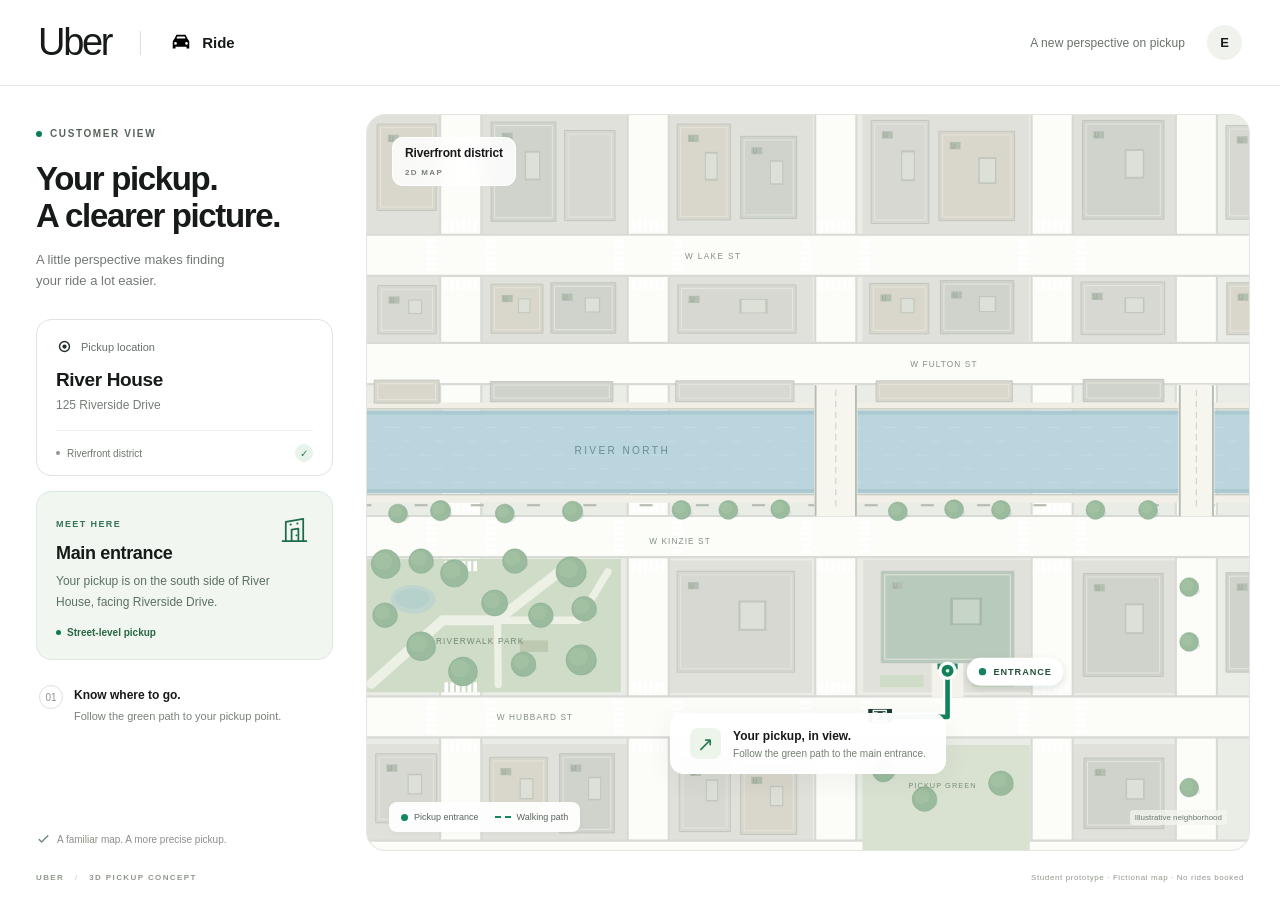
==== index.html @ dc9aab91 "Create first customer pickup page with a flat neighborhood map" ====
<!doctype html>
<html lang="en">
<head>
  <meta charset="utf-8">
  <meta name="viewport" content="width=device-width, initial-scale=1">
  <meta name="theme-color" content="#ffffff">
  <meta name="description" content="A student concept for Uber: switch a pickup map from 2D to 3D to find the right building entrance.">
  <title>Uber · Find your pickup</title>
  <link rel="icon" href="data:image/svg+xml,%3Csvg xmlns='http://www.w3.org/2000/svg' viewBox='0 0 40 40'%3E%3Crect width='40' height='40' rx='10'/%3E%3Ctext x='20' y='28' text-anchor='middle' font-family='Arial' font-size='27' fill='white'%3EU%3C/text%3E%3C/svg%3E">
  <link rel="stylesheet" href="styles.css">
  <script src="map-engine.js" defer></script>
  <script src="app.js" defer></script>
</head>
<body>
  <header class="topbar">
    <div class="brand-group"><span class="wordmark" aria-label="Uber">Uber</span><span class="nav-divider"></span><span class="ride-label"><svg viewBox="0 0 24 24" aria-hidden="true"><path d="m5 7 2-4h10l2 4 2 3v8h-3v-2H6v2H3v-8l2-3Zm2 0h10l-1-2H8L7 7Zm-1 4a1.5 1.5 0 1 0 0 3 1.5 1.5 0 0 0 0-3Zm12 0a1.5 1.5 0 1 0 0 3 1.5 1.5 0 0 0 0-3Z"/></svg>Ride</span></div>
    <div class="header-right"><span class="concept-tag">A new perspective on pickup</span><span class="profile" aria-label="Customer profile">E</span></div>
  </header>

  <main class="app-shell">
    <aside class="pickup-panel" aria-label="Pickup details">
      <div class="panel-intro"><span class="eyebrow"><span class="green-dot"></span>CUSTOMER VIEW</span><h1>Your pickup.<br>A clearer picture.</h1><p class="intro-copy">A little perspective makes finding<br class="desktop-break"> your ride a lot easier.</p></div>
      <section class="location-card" aria-label="Selected pickup">
        <div class="location-label"><svg viewBox="0 0 24 24" fill="none" aria-hidden="true"><circle cx="12" cy="12" r="7" stroke="currentColor" stroke-width="2"/><circle cx="12" cy="12" r="3" fill="currentColor"/></svg><span>Pickup location</span></div>
        <h2>River House</h2><p>125 Riverside Drive</p>
        <div class="location-bottom"><span class="tiny-dot"></span>Riverfront district<span class="location-check" aria-label="Location selected">✓</span></div>
      </section>

      <section class="entrance-card" aria-labelledby="entrance-heading">
        <div class="entrance-icon"><svg viewBox="0 0 32 32" fill="none" aria-hidden="true"><path d="M7 27V7l18-3v23M3 27h26M13 27V15l7-1v13M11 10l2-.3M18 9l2-.3" stroke="currentColor" stroke-width="1.8" stroke-linejoin="round"/><circle cx="18" cy="21" r="1" fill="currentColor"/></svg></div>
        <span class="small-label">MEET HERE</span><h2 id="entrance-heading">Main entrance</h2><p id="entrance-description">Your pickup is on the south side of River House, facing Riverside Drive.</p>
        <div class="entrance-meta"><span class="green-dot"></span>Street-level pickup</div>
      </section>

      <div class="perspective-note"><span class="note-number">01</span><div><strong id="tip-heading">Know where to go.</strong><p id="tip-copy">Follow the green path to your pickup point.</p></div></div>
      <div class="panel-footer"><svg viewBox="0 0 24 24" aria-hidden="true" fill="none"><path d="m5 12 4 4L19 6" stroke="currentColor" stroke-width="2" stroke-linecap="round" stroke-linejoin="round"/></svg>A familiar map. A more precise pickup.</div>
    </aside>

    <section class="map-panel" aria-label="Interactive pickup map">
      <div class="map-top"><div class="map-location"><span class="district-name">Riverfront district</span><span class="map-mode" id="map-mode">2D MAP</span></div><div id="mode-control"></div></div>
      <div class="map-canvas"><svg id="city-map" viewBox="0 0 1000 800" role="img" aria-label="Top-down map of the Riverfront district"></svg></div>
      <div class="map-bottom"><div class="map-legend"><span><i class="legend-pickup"></i>Pickup entrance</span><span><i class="legend-route"></i>Walking path</span></div><span class="map-credit">Illustrative neighborhood</span></div>
      <div class="map-announcement" id="map-announcement" role="status" aria-live="polite"><span class="announcement-icon">↗</span><div><strong id="map-hint-heading">Your pickup, in view.</strong><span id="map-hint-copy">Follow the green path to the main entrance.</span></div></div>
    </section>
  </main>
  <footer class="site-footer"><span>UBER <span class="footer-slash">/</span> 3D PICKUP CONCEPT</span><span>Student prototype · Fictional map · No rides booked</span></footer>
</body>
</html>
---- styles.css ----
@charset "UTF-8";
:root{font-family:Arial,Helvetica,sans-serif;color:#161a18;background:#fff;font-synthesis:none;--green:#087c57;--muted:#68706c;--border:#e6e8e5}
*{box-sizing:border-box}body{margin:0}button{font:inherit}button:focus-visible{outline:3px solid #10a979;outline-offset:4px}button{touch-action:manipulation}svg{display:block}
.topbar{height:86px;padding:0 38px;display:flex;align-items:center;justify-content:space-between;border-bottom:1px solid var(--border)}.brand-group,.header-right{display:flex;align-items:center}.wordmark{font-size:38px;letter-spacing:-2.3px;font-weight:500}.nav-divider{width:1px;height:24px;background:#dedfdb;margin:0 29px}.ride-label{display:flex;gap:10px;align-items:center;font-size:15px;font-weight:600}.ride-label svg{width:22px;height:22px}.header-right{gap:22px}.concept-tag{font-size:12px;color:#68716a;letter-spacing:.1px}.profile{height:35px;width:35px;display:grid;place-items:center;background:#f0f2ee;border-radius:50%;font-size:13px;font-weight:700}
.app-shell{display:grid;grid-template-columns:306px minmax(0,1fr);gap:30px;margin:28px 30px 22px;min-height:670px;height:calc(100svh - 163px);max-height:1000px}.pickup-panel{padding:14px 3px 0 6px;display:flex;flex-direction:column}.eyebrow{display:flex;align-items:center;gap:8px;color:#58635c;font-size:10px;font-weight:700;letter-spacing:1.6px}.green-dot{display:inline-block;width:6px;height:6px;flex:none;border-radius:50%;background:var(--green)}h1{font-size:33px;font-weight:600;line-height:1.13;letter-spacing:-1.35px;margin:21px 0 14px}.intro-copy{font-size:13px;line-height:1.65;color:#727973;margin:0 0 28px}.location-card{border:1px solid #dfe4de;border-radius:15px;padding:18px 19px 0;background:white}.location-label{display:flex;gap:8px;align-items:center;color:#686f6a;font-size:11px}.location-label svg{width:17px;height:17px;color:#272f29}h2{font-size:19px;letter-spacing:-.35px;margin:14px 0 7px}.location-card>p{font-size:12px;color:#777e78;margin:0 0 18px}.location-bottom{display:flex;align-items:center;gap:7px;padding:13px 0;border-top:1px solid #edf0eb;font-size:10px;color:#6f776e}.tiny-dot{width:4px;height:4px;background:#8e978e;border-radius:100%}.location-check{margin-left:auto;background:#e7f3eb;color:#218359;height:18px;width:18px;border-radius:50%;display:grid;place-items:center;font-size:10px}
.entrance-card{margin-top:15px;padding:21px 19px;border:1px solid #dbe9df;border-radius:15px;background:#f1f7f0;position:relative}.entrance-icon{position:absolute;right:18px;top:17px;width:40px;height:43px;color:#1d6b4a;display:grid;place-items:center}.entrance-icon svg{width:31px;height:31px}.small-label{font-size:9px;font-weight:700;letter-spacing:1.4px;color:#367456}.entrance-card h2{font-size:18px;margin-top:12px}.entrance-card p{font-size:12px;line-height:1.7;color:#5c7161;margin:0;max-width:230px}.entrance-meta{display:flex;align-items:center;gap:6px;font-size:10px;color:#286746;font-weight:600;margin-top:15px}.entrance-meta .green-dot{width:5px;height:5px}
.perspective-note{display:flex;gap:11px;margin:25px 3px 20px}.note-number{font-size:10px;color:#8d968b;border:1px solid #dde2d9;width:24px;height:24px;display:grid;place-items:center;border-radius:50%;flex:none}.perspective-note strong{font-size:12px;display:block;margin:3px 0 6px;font-weight:600}.perspective-note p{color:#7a817a;font-size:11px;line-height:1.6;margin:0;max-width:220px}.panel-footer{margin-top:auto;padding:16px 0 4px;display:flex;gap:6px;align-items:center;color:#8a9188;font-size:10px}.panel-footer svg{width:15px;height:15px;color:#6c866f}
.map-panel{position:relative;overflow:hidden;border-radius:19px;background:#eaece6;border:1px solid #e3e5df;min-width:0}.map-canvas{position:absolute;inset:0}.map-canvas>svg{width:100%;height:100%}.map-top{position:absolute;left:25px;right:22px;top:22px;z-index:2;display:flex;align-items:flex-start;justify-content:space-between;gap:10px;pointer-events:none}.map-top>*{pointer-events:auto}.map-location{display:flex;flex-direction:column;gap:8px;padding:8px 12px;background:rgba(255,255,255,.85);border:1px solid rgba(255,255,255,.95);border-radius:11px;backdrop-filter:blur(10px)}.district-name{font-size:12px;font-weight:600;letter-spacing:-.15px}.map-mode{font-size:8px;font-weight:700;letter-spacing:1.3px;color:#7b837b}.map-bottom{position:absolute;bottom:18px;left:22px;right:22px;display:flex;align-items:center;justify-content:space-between;gap:12px;pointer-events:none;z-index:2}.map-legend{display:flex;gap:16px;background:#fffffff2;padding:10px 12px;border-radius:8px;font-size:9px;color:#5a645c;box-shadow:0 2px 7px #34423308}.map-legend span{display:flex;align-items:center;gap:6px}.legend-pickup{display:inline-block;width:7px;height:7px;border-radius:50%;background:#138662}.legend-route{display:inline-block;width:16px;border-top:2px dashed #138662}.map-credit{font-size:8px;color:#6e7b70;padding:3px 5px;border-radius:3px;background:#f5f6f0bb}.map-announcement{position:absolute;bottom:76px;left:50%;transform:translateX(-50%);display:flex;gap:12px;align-items:center;background:#fffffff5;border:1px solid white;border-radius:13px;padding:14px 19px;box-shadow:0 7px 28px #29382e0e;white-space:nowrap;z-index:2}.announcement-icon{color:#237a55;display:grid;place-items:center;background:#edf5eb;width:31px;height:31px;border-radius:8px;font-size:20px}.map-announcement strong{display:block;font-size:12px;font-weight:600;margin-bottom:5px}.map-announcement div>span{display:block;font-size:10px;color:#758072}.site-footer{display:flex;justify-content:space-between;margin:0 36px 17px;color:#91988e;font-size:8px;letter-spacing:.6px}.site-footer>span:first-child{font-weight:600;letter-spacing:1.4px}.footer-slash{padding:0 7px;font-weight:400;color:#bcc3b9}
@media(min-width:1600px){.app-shell{max-width:1550px;margin-left:auto;margin-right:auto;grid-template-columns:340px minmax(0,1fr);gap:38px}.pickup-panel{padding-right:15px}h1{font-size:38px}}
@media(max-width:1050px){.app-shell{grid-template-columns:266px minmax(0,1fr);gap:20px;margin:20px 20px 18px}.topbar{padding:0 27px;height:76px}h1{font-size:30px}.map-bottom{left:15px;right:15px}.map-credit{display:none}.map-top{left:15px;right:15px}.map-announcement{max-width:calc(100% - 35px);white-space:normal;width:max-content}.map-announcement div>span{line-height:1.5}.map-legend{gap:12px}}
@media(max-width:760px){.topbar{height:66px;padding:0 20px}.wordmark{font-size:32px}.nav-divider{margin:0 20px}.concept-tag{display:none}.app-shell{display:flex;flex-direction:column;margin:0;gap:0;min-height:0;height:auto;max-height:none}.pickup-panel{padding:24px 22px 18px;display:grid;grid-template-columns:1fr;gap:0}.panel-intro h1{font-size:29px;margin:13px 0 8px;line-height:1.12}.panel-intro h1 br{display:none}.eyebrow{font-size:9px}.intro-copy{font-size:12px;margin:0 0 17px}.desktop-break{display:none}.location-card{padding:13px 15px;display:grid;grid-template-columns:1fr auto;align-items:center;column-gap:8px;border-radius:11px}.location-label{grid-column:1/-1;font-size:10px;margin-bottom:5px}.location-card h2{font-size:16px;margin:3px 0}.location-card>p{margin:0;font-size:11px}.location-bottom{display:none}.entrance-card,.perspective-note,.panel-footer{display:none}.map-panel{height:570px;border-radius:0;border-right:0;border-left:0;min-height:450px}.map-top{top:18px;left:16px;right:16px}.map-location{padding:8px 10px}.district-name{font-size:10px}.map-mode{font-size:7px}.map-bottom{bottom:14px;left:16px;right:16px}.map-announcement{bottom:66px;padding:12px 14px;width:max-content;max-width:calc(100% - 32px)}.map-announcement strong{font-size:11px}.map-announcement div>span{font-size:9px}.map-legend{font-size:8px;padding:9px 10px;gap:17px}.site-footer{margin:17px 20px;gap:14px;font-size:7px;line-height:1.6;align-items:start}.site-footer>span:first-child{white-space:nowrap;letter-spacing:.7px}.site-footer>span:last-child{text-align:right;max-width:150px}}
@media(prefers-reduced-motion:reduce){*,*::before,*::after{scroll-behavior:auto!important;transition:none!important;animation:none!important}}
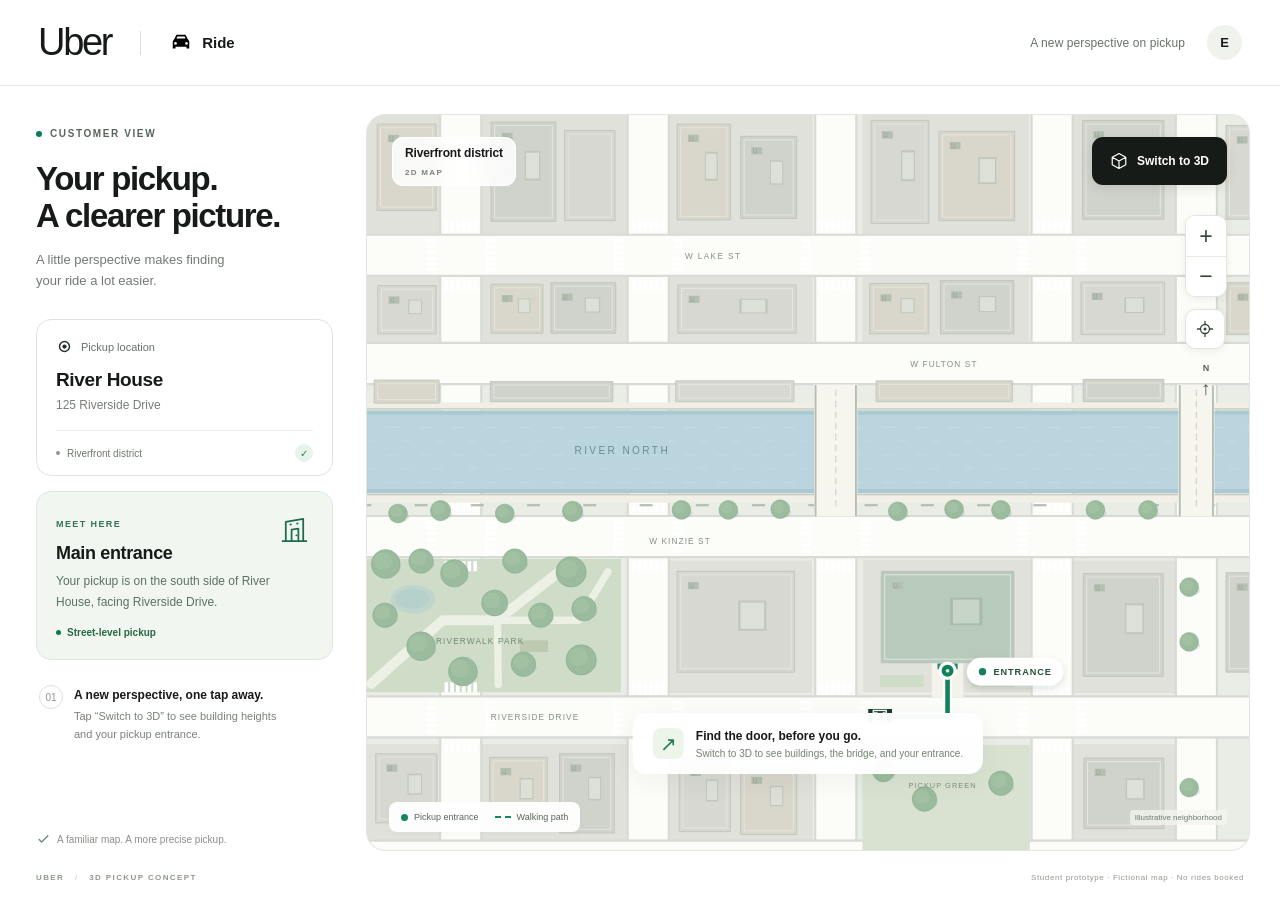
==== commit 39affed2: "Add working 3D toggle with raised buildings, bridge, and entrance" ====
--- a/index.html
+++ b/index.html
@@ -19,7 +19,7 @@
 
   <main class="app-shell">
     <aside class="pickup-panel" aria-label="Pickup details">
-      <div class="panel-intro"><span class="eyebrow"><span class="green-dot"></span>CUSTOMER VIEW</span><h1>Your pickup.<br>A clearer picture.</h1><p class="intro-copy">A little perspective makes finding<br class="desktop-break"> your ride a lot easier.</p></div>
+      <div class="panel-intro"><span class="eyebrow"><span class="green-dot"></span>CUSTOMER VIEW</span><h1>Your pickup. <br>A clearer picture.</h1><p class="intro-copy">A little perspective makes finding<br class="desktop-break"> your ride a lot easier.</p></div>
       <section class="location-card" aria-label="Selected pickup">
         <div class="location-label"><svg viewBox="0 0 24 24" fill="none" aria-hidden="true"><circle cx="12" cy="12" r="7" stroke="currentColor" stroke-width="2"/><circle cx="12" cy="12" r="3" fill="currentColor"/></svg><span>Pickup location</span></div>
         <h2>River House</h2><p>125 Riverside Drive</p>
@@ -37,8 +37,9 @@
     </aside>
 
     <section class="map-panel" aria-label="Interactive pickup map">
-      <div class="map-top"><div class="map-location"><span class="district-name">Riverfront district</span><span class="map-mode" id="map-mode">2D MAP</span></div><div id="mode-control"></div></div>
+      <div class="map-top"><div class="map-location"><span class="district-name">Riverfront district</span><span class="map-mode" id="map-mode">2D MAP</span></div><button id="toggle-3d" class="mode-toggle" type="button" aria-pressed="false" aria-controls="city-map"><svg viewBox="0 0 24 24" fill="none" aria-hidden="true"><path d="m12 2 9 5v10l-9 5-9-5V7l9-5Zm0 10 9-5M12 12 3 7m9 5v10" stroke="currentColor" stroke-width="1.6" stroke-linejoin="round"/></svg><span id="toggle-label">Switch to 3D</span></button></div>
       <div class="map-canvas"><svg id="city-map" viewBox="0 0 1000 800" role="img" aria-label="Top-down map of the Riverfront district"></svg></div>
+      <div class="map-controls" aria-label="Map controls"><div class="zoom-controls"><button id="zoom-in" class="map-control" type="button" aria-label="Zoom in">+</button><button id="zoom-out" class="map-control" type="button" aria-label="Zoom out">−</button></div><button id="reset-map" class="map-control reset-control" type="button" aria-label="Recenter map" title="Recenter map"><svg viewBox="0 0 24 24" fill="none" aria-hidden="true"><circle cx="12" cy="12" r="6" stroke="currentColor" stroke-width="1.7"/><circle cx="12" cy="12" r="2" fill="currentColor"/><path d="M12 2v3m0 14v3M2 12h3m14 0h3" stroke="currentColor" stroke-width="1.7" stroke-linecap="round"/></svg></button><span class="north-indicator" aria-label="North"><span>N</span><span class="north-arrow">↑</span></span></div>
       <div class="map-bottom"><div class="map-legend"><span><i class="legend-pickup"></i>Pickup entrance</span><span><i class="legend-route"></i>Walking path</span></div><span class="map-credit">Illustrative neighborhood</span></div>
       <div class="map-announcement" id="map-announcement" role="status" aria-live="polite"><span class="announcement-icon">↗</span><div><strong id="map-hint-heading">Your pickup, in view.</strong><span id="map-hint-copy">Follow the green path to the main entrance.</span></div></div>
     </section>
--- a/styles.css
+++ b/styles.css
@@ -10,3 +10,7 @@
 @media(max-width:1050px){.app-shell{grid-template-columns:266px minmax(0,1fr);gap:20px;margin:20px 20px 18px}.topbar{padding:0 27px;height:76px}h1{font-size:30px}.map-bottom{left:15px;right:15px}.map-credit{display:none}.map-top{left:15px;right:15px}.map-announcement{max-width:calc(100% - 35px);white-space:normal;width:max-content}.map-announcement div>span{line-height:1.5}.map-legend{gap:12px}}
 @media(max-width:760px){.topbar{height:66px;padding:0 20px}.wordmark{font-size:32px}.nav-divider{margin:0 20px}.concept-tag{display:none}.app-shell{display:flex;flex-direction:column;margin:0;gap:0;min-height:0;height:auto;max-height:none}.pickup-panel{padding:24px 22px 18px;display:grid;grid-template-columns:1fr;gap:0}.panel-intro h1{font-size:29px;margin:13px 0 8px;line-height:1.12}.panel-intro h1 br{display:none}.eyebrow{font-size:9px}.intro-copy{font-size:12px;margin:0 0 17px}.desktop-break{display:none}.location-card{padding:13px 15px;display:grid;grid-template-columns:1fr auto;align-items:center;column-gap:8px;border-radius:11px}.location-label{grid-column:1/-1;font-size:10px;margin-bottom:5px}.location-card h2{font-size:16px;margin:3px 0}.location-card>p{margin:0;font-size:11px}.location-bottom{display:none}.entrance-card,.perspective-note,.panel-footer{display:none}.map-panel{height:570px;border-radius:0;border-right:0;border-left:0;min-height:450px}.map-top{top:18px;left:16px;right:16px}.map-location{padding:8px 10px}.district-name{font-size:10px}.map-mode{font-size:7px}.map-bottom{bottom:14px;left:16px;right:16px}.map-announcement{bottom:66px;padding:12px 14px;width:max-content;max-width:calc(100% - 32px)}.map-announcement strong{font-size:11px}.map-announcement div>span{font-size:9px}.map-legend{font-size:8px;padding:9px 10px;gap:17px}.site-footer{margin:17px 20px;gap:14px;font-size:7px;line-height:1.6;align-items:start}.site-footer>span:first-child{white-space:nowrap;letter-spacing:.7px}.site-footer>span:last-child{text-align:right;max-width:150px}}
 @media(prefers-reduced-motion:reduce){*,*::before,*::after{scroll-behavior:auto!important;transition:none!important;animation:none!important}}
+.mode-toggle{border:0;background:#171b18;color:white;border-radius:11px;padding:15px 18px;display:flex;align-items:center;gap:9px;font-size:12px;font-weight:600;box-shadow:0 4px 12px #202d2518;cursor:pointer;min-height:46px;transition:background .2s,transform .2s}.mode-toggle:hover{background:#323c33;transform:translateY(-1px)}.mode-toggle:active{transform:translateY(0)}.mode-toggle svg{width:18px;height:18px}.is-3d .mode-toggle{background:#fff;color:#173b2b;border:1px solid #dbe5dd;padding:14px 17px}.map-controls{position:absolute;right:22px;top:100px;display:flex;flex-direction:column;gap:12px;z-index:2}.zoom-controls{overflow:hidden;border-radius:10px;box-shadow:0 2px 8px #29382e12;border:1px solid #e1e5dd}.map-control{display:grid;place-items:center;width:40px;height:40px;background:#fffffff7;border:0;color:#334637;cursor:pointer;font-size:23px;font-weight:400}.map-control:hover{background:#edf3e9}.zoom-controls .map-control+.map-control{border-top:1px solid #e8ebe4}.reset-control{border:1px solid #e1e5dd;border-radius:10px;box-shadow:0 2px 8px #29382e12}.reset-control svg{width:18px;height:18px}.north-indicator{font-size:9px;font-weight:600;display:flex;align-items:center;flex-direction:column;gap:5px;color:#52614e;padding:2px}.north-arrow{font-size:19px;display:block;transform:rotate(0deg);transition:transform .65s}.is-3d .north-arrow{transform:rotate(-25deg)}
+@media(max-width:1050px){.map-controls{right:15px}.mode-toggle{font-size:11px;padding:13px 13px}.is-3d .mode-toggle{padding:12px 12px}}
+.zoom-controls .map-control:focus-visible{outline-offset:-4px}
+@media(max-width:760px){.map-controls{right:16px;top:90px}.mode-toggle{font-size:11px;padding:12px 14px;min-height:43px;gap:7px}.is-3d .mode-toggle{padding:11px 13px}.mode-toggle svg{width:17px;height:17px}.map-control{height:39px;width:39px}.north-indicator{font-size:8px}}
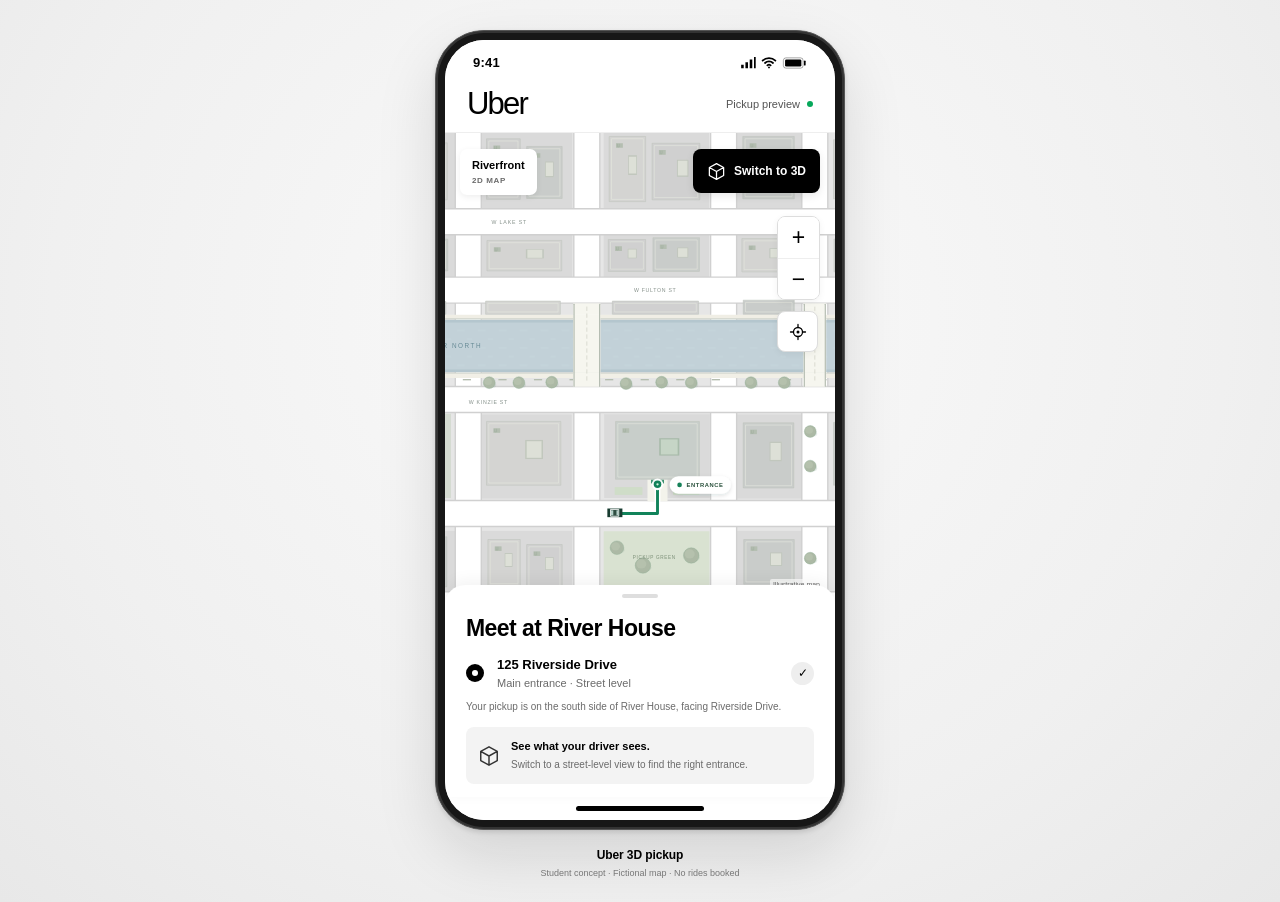
==== commit fed3b2ca: "Match Uber map styling in a phone layout with driver-eye 3D view" ====
--- a/index.html
+++ b/index.html
@@ -4,46 +4,39 @@
   <meta charset="utf-8">
   <meta name="viewport" content="width=device-width, initial-scale=1">
   <meta name="theme-color" content="#ffffff">
-  <meta name="description" content="A student concept for Uber: switch a pickup map from 2D to 3D to find the right building entrance.">
-  <title>Uber · Find your pickup</title>
+  <meta name="description" content="An Uber-inspired student prototype: switch from a flat pickup map to the driver's street-level view of the entrance.">
+  <title>Uber · 3D pickup preview</title>
   <link rel="icon" href="data:image/svg+xml,%3Csvg xmlns='http://www.w3.org/2000/svg' viewBox='0 0 40 40'%3E%3Crect width='40' height='40' rx='10'/%3E%3Ctext x='20' y='28' text-anchor='middle' font-family='Arial' font-size='27' fill='white'%3EU%3C/text%3E%3C/svg%3E">
   <link rel="stylesheet" href="styles.css">
   <script src="map-engine.js" defer></script>
   <script src="app.js" defer></script>
 </head>
 <body>
-  <header class="topbar">
-    <div class="brand-group"><span class="wordmark" aria-label="Uber">Uber</span><span class="nav-divider"></span><span class="ride-label"><svg viewBox="0 0 24 24" aria-hidden="true"><path d="m5 7 2-4h10l2 4 2 3v8h-3v-2H6v2H3v-8l2-3Zm2 0h10l-1-2H8L7 7Zm-1 4a1.5 1.5 0 1 0 0 3 1.5 1.5 0 0 0 0-3Zm12 0a1.5 1.5 0 1 0 0 3 1.5 1.5 0 0 0 0-3Z"/></svg>Ride</span></div>
-    <div class="header-right"><span class="concept-tag">A new perspective on pickup</span><span class="profile" aria-label="Customer profile">E</span></div>
-  </header>
-
-  <main class="app-shell">
-    <aside class="pickup-panel" aria-label="Pickup details">
-      <div class="panel-intro"><span class="eyebrow"><span class="green-dot"></span>CUSTOMER VIEW</span><h1>Your pickup. <br>A clearer picture.</h1><p class="intro-copy">A little perspective makes finding<br class="desktop-break"> your ride a lot easier.</p></div>
-      <section class="location-card" aria-label="Selected pickup">
-        <div class="location-label"><svg viewBox="0 0 24 24" fill="none" aria-hidden="true"><circle cx="12" cy="12" r="7" stroke="currentColor" stroke-width="2"/><circle cx="12" cy="12" r="3" fill="currentColor"/></svg><span>Pickup location</span></div>
-        <h2>River House</h2><p>125 Riverside Drive</p>
-        <div class="location-bottom"><span class="tiny-dot"></span>Riverfront district<span class="location-check" aria-label="Location selected">✓</span></div>
-      </section>
-
-      <section class="entrance-card" aria-labelledby="entrance-heading">
-        <div class="entrance-icon"><svg viewBox="0 0 32 32" fill="none" aria-hidden="true"><path d="M7 27V7l18-3v23M3 27h26M13 27V15l7-1v13M11 10l2-.3M18 9l2-.3" stroke="currentColor" stroke-width="1.8" stroke-linejoin="round"/><circle cx="18" cy="21" r="1" fill="currentColor"/></svg></div>
-        <span class="small-label">MEET HERE</span><h2 id="entrance-heading">Main entrance</h2><p id="entrance-description">Your pickup is on the south side of River House, facing Riverside Drive.</p>
-        <div class="entrance-meta"><span class="green-dot"></span>Street-level pickup</div>
-      </section>
-
-      <div class="perspective-note"><span class="note-number">01</span><div><strong id="tip-heading">Know where to go.</strong><p id="tip-copy">Follow the green path to your pickup point.</p></div></div>
-      <div class="panel-footer"><svg viewBox="0 0 24 24" aria-hidden="true" fill="none"><path d="m5 12 4 4L19 6" stroke="currentColor" stroke-width="2" stroke-linecap="round" stroke-linejoin="round"/></svg>A familiar map. A more precise pickup.</div>
-    </aside>
-
-    <section class="map-panel" aria-label="Interactive pickup map">
-      <div class="map-top"><div class="map-location"><span class="district-name">Riverfront district</span><span class="map-mode" id="map-mode">2D MAP</span></div><button id="toggle-3d" class="mode-toggle" type="button" aria-pressed="false" aria-controls="city-map"><svg viewBox="0 0 24 24" fill="none" aria-hidden="true"><path d="m12 2 9 5v10l-9 5-9-5V7l9-5Zm0 10 9-5M12 12 3 7m9 5v10" stroke="currentColor" stroke-width="1.6" stroke-linejoin="round"/></svg><span id="toggle-label">Switch to 3D</span></button></div>
-      <div class="map-canvas"><svg id="city-map" viewBox="0 0 1000 800" role="img" aria-label="Top-down map of the Riverfront district"></svg></div>
-      <div class="map-controls" aria-label="Map controls"><div class="zoom-controls"><button id="zoom-in" class="map-control" type="button" aria-label="Zoom in">+</button><button id="zoom-out" class="map-control" type="button" aria-label="Zoom out">−</button></div><button id="reset-map" class="map-control reset-control" type="button" aria-label="Recenter map" title="Recenter map"><svg viewBox="0 0 24 24" fill="none" aria-hidden="true"><circle cx="12" cy="12" r="6" stroke="currentColor" stroke-width="1.7"/><circle cx="12" cy="12" r="2" fill="currentColor"/><path d="M12 2v3m0 14v3M2 12h3m14 0h3" stroke="currentColor" stroke-width="1.7" stroke-linecap="round"/></svg></button><span class="north-indicator" aria-label="North"><span>N</span><span class="north-arrow">↑</span></span></div>
-      <div class="map-bottom"><div class="map-legend"><span><i class="legend-pickup"></i>Pickup entrance</span><span><i class="legend-route"></i>Walking path</span></div><span class="map-credit">Illustrative neighborhood</span></div>
-      <div class="map-announcement" id="map-announcement" role="status" aria-live="polite"><span class="announcement-icon">↗</span><div><strong id="map-hint-heading">Your pickup, in view.</strong><span id="map-hint-copy">Follow the green path to the main entrance.</span></div></div>
-    </section>
-  </main>
-  <footer class="site-footer"><span>UBER <span class="footer-slash">/</span> 3D PICKUP CONCEPT</span><span>Student prototype · Fictional map · No rides booked</span></footer>
+<div class="device-stage">
+  <div class="phone-frame">
+    <div class="app-screen">
+      <div class="status-bar" aria-hidden="true"><span>9:41</span><div class="status-icons"><svg viewBox="0 0 18 14"><path d="M1 13V9h3v4zm5 0V6h3v7zm5 0V3h3v10zm5 0V0h2v13z"/></svg><svg viewBox="0 0 20 14" fill="none"><path d="M2 4c4.4-4 11.6-4 16 0M5 7c2.7-2.6 7.3-2.6 10 0M8 10c1.2-1.2 2.8-1.2 4 0" stroke="currentColor" stroke-width="2.2" stroke-linecap="round"/><circle cx="10" cy="12.5" r="1.2" fill="currentColor"/></svg><svg viewBox="0 0 28 14" fill="none"><rect x="1" y="1" width="23" height="12" rx="3" stroke="currentColor" stroke-opacity=".4"/><rect x="3" y="3" width="19" height="8" rx="1.5" fill="currentColor"/><path d="M26 5v4" stroke="currentColor" stroke-width="2" stroke-linecap="round"/></svg></div></div>
+      <header class="topbar"><span class="wordmark" aria-label="Uber">Uber</span><span class="pickup-header">Pickup preview <span class="header-dot"></span></span></header>
+      <main class="app-shell">
+        <section class="map-panel" aria-label="Interactive pickup map">
+          <div class="map-canvas"><svg id="city-map" viewBox="0 0 1000 800" role="img" aria-label="Map of the Riverfront district"></svg></div>
+          <div class="map-top"><div class="map-location"><span class="district-name">Riverfront</span><span class="map-mode" id="map-mode">2D MAP</span></div><button id="toggle-3d" class="mode-toggle" type="button" aria-pressed="false" aria-controls="city-map"><svg viewBox="0 0 24 24" fill="none" aria-hidden="true"><path d="m12 2 9 5v10l-9 5-9-5V7l9-5Zm0 10 9-5M12 12 3 7m9 5v10" stroke="currentColor" stroke-width="1.6" stroke-linejoin="round"/></svg><span id="toggle-label">Switch to 3D</span></button></div>
+          <div class="map-controls" aria-label="Map controls"><div class="zoom-controls"><button id="zoom-in" class="map-control" type="button" aria-label="Zoom in">+</button><button id="zoom-out" class="map-control" type="button" aria-label="Zoom out">−</button></div><button id="reset-map" class="map-control reset-control" type="button" aria-label="Recenter map"><svg viewBox="0 0 24 24" fill="none" aria-hidden="true"><circle cx="12" cy="12" r="6" stroke="currentColor" stroke-width="1.7"/><circle cx="12" cy="12" r="2" fill="currentColor"/><path d="M12 2v3m0 14v3M2 12h3m14 0h3" stroke="currentColor" stroke-width="1.7" stroke-linecap="round"/></svg></button></div>
+          <div class="map-announcement" role="status" aria-live="polite"><strong id="map-hint-heading">Find your pickup entrance</strong><span id="map-hint-copy">Tap Switch to 3D to see the entrance from the car.</span></div>
+          <span class="map-credit">Illustrative map</span>
+        </section>
+        <section class="pickup-panel" aria-label="Pickup details">
+          <div class="sheet-handle" aria-hidden="true"></div>
+          <h1>Meet at River House</h1>
+          <div class="pickup-address"><span class="pickup-pin" aria-hidden="true"><span></span></span><div><strong>125 Riverside Drive</strong><span>Main entrance · Street level</span></div><span class="selected-check" aria-label="Selected pickup">✓</span></div>
+          <p id="entrance-description" class="entrance-description">Your pickup is on the south side of River House.</p>
+          <div class="view-tip"><svg viewBox="0 0 24 24" fill="none" aria-hidden="true"><path d="m12 2 9 5v10l-9 5-9-5V7l9-5Zm0 10 9-5M12 12 3 7m9 5v10" stroke="currentColor" stroke-width="1.6" stroke-linejoin="round"/></svg><div><strong id="tip-heading">See what your driver sees.</strong><p id="tip-copy">Switch to 3D to find the right entrance.</p></div></div>
+        </section>
+      </main>
+      <div class="home-area" aria-hidden="true"><span></span></div>
+    </div>
+  </div>
+  <footer class="concept-footer"><strong>Uber 3D pickup</strong><span>Student concept · Fictional map · No rides booked</span></footer>
+</div>
 </body>
 </html>
--- a/styles.css
+++ b/styles.css
@@ -1,16 +1,5 @@
 @charset "UTF-8";
-:root{font-family:Arial,Helvetica,sans-serif;color:#161a18;background:#fff;font-synthesis:none;--green:#087c57;--muted:#68706c;--border:#e6e8e5}
-*{box-sizing:border-box}body{margin:0}button{font:inherit}button:focus-visible{outline:3px solid #10a979;outline-offset:4px}button{touch-action:manipulation}svg{display:block}
-.topbar{height:86px;padding:0 38px;display:flex;align-items:center;justify-content:space-between;border-bottom:1px solid var(--border)}.brand-group,.header-right{display:flex;align-items:center}.wordmark{font-size:38px;letter-spacing:-2.3px;font-weight:500}.nav-divider{width:1px;height:24px;background:#dedfdb;margin:0 29px}.ride-label{display:flex;gap:10px;align-items:center;font-size:15px;font-weight:600}.ride-label svg{width:22px;height:22px}.header-right{gap:22px}.concept-tag{font-size:12px;color:#68716a;letter-spacing:.1px}.profile{height:35px;width:35px;display:grid;place-items:center;background:#f0f2ee;border-radius:50%;font-size:13px;font-weight:700}
-.app-shell{display:grid;grid-template-columns:306px minmax(0,1fr);gap:30px;margin:28px 30px 22px;min-height:670px;height:calc(100svh - 163px);max-height:1000px}.pickup-panel{padding:14px 3px 0 6px;display:flex;flex-direction:column}.eyebrow{display:flex;align-items:center;gap:8px;color:#58635c;font-size:10px;font-weight:700;letter-spacing:1.6px}.green-dot{display:inline-block;width:6px;height:6px;flex:none;border-radius:50%;background:var(--green)}h1{font-size:33px;font-weight:600;line-height:1.13;letter-spacing:-1.35px;margin:21px 0 14px}.intro-copy{font-size:13px;line-height:1.65;color:#727973;margin:0 0 28px}.location-card{border:1px solid #dfe4de;border-radius:15px;padding:18px 19px 0;background:white}.location-label{display:flex;gap:8px;align-items:center;color:#686f6a;font-size:11px}.location-label svg{width:17px;height:17px;color:#272f29}h2{font-size:19px;letter-spacing:-.35px;margin:14px 0 7px}.location-card>p{font-size:12px;color:#777e78;margin:0 0 18px}.location-bottom{display:flex;align-items:center;gap:7px;padding:13px 0;border-top:1px solid #edf0eb;font-size:10px;color:#6f776e}.tiny-dot{width:4px;height:4px;background:#8e978e;border-radius:100%}.location-check{margin-left:auto;background:#e7f3eb;color:#218359;height:18px;width:18px;border-radius:50%;display:grid;place-items:center;font-size:10px}
-.entrance-card{margin-top:15px;padding:21px 19px;border:1px solid #dbe9df;border-radius:15px;background:#f1f7f0;position:relative}.entrance-icon{position:absolute;right:18px;top:17px;width:40px;height:43px;color:#1d6b4a;display:grid;place-items:center}.entrance-icon svg{width:31px;height:31px}.small-label{font-size:9px;font-weight:700;letter-spacing:1.4px;color:#367456}.entrance-card h2{font-size:18px;margin-top:12px}.entrance-card p{font-size:12px;line-height:1.7;color:#5c7161;margin:0;max-width:230px}.entrance-meta{display:flex;align-items:center;gap:6px;font-size:10px;color:#286746;font-weight:600;margin-top:15px}.entrance-meta .green-dot{width:5px;height:5px}
-.perspective-note{display:flex;gap:11px;margin:25px 3px 20px}.note-number{font-size:10px;color:#8d968b;border:1px solid #dde2d9;width:24px;height:24px;display:grid;place-items:center;border-radius:50%;flex:none}.perspective-note strong{font-size:12px;display:block;margin:3px 0 6px;font-weight:600}.perspective-note p{color:#7a817a;font-size:11px;line-height:1.6;margin:0;max-width:220px}.panel-footer{margin-top:auto;padding:16px 0 4px;display:flex;gap:6px;align-items:center;color:#8a9188;font-size:10px}.panel-footer svg{width:15px;height:15px;color:#6c866f}
-.map-panel{position:relative;overflow:hidden;border-radius:19px;background:#eaece6;border:1px solid #e3e5df;min-width:0}.map-canvas{position:absolute;inset:0}.map-canvas>svg{width:100%;height:100%}.map-top{position:absolute;left:25px;right:22px;top:22px;z-index:2;display:flex;align-items:flex-start;justify-content:space-between;gap:10px;pointer-events:none}.map-top>*{pointer-events:auto}.map-location{display:flex;flex-direction:column;gap:8px;padding:8px 12px;background:rgba(255,255,255,.85);border:1px solid rgba(255,255,255,.95);border-radius:11px;backdrop-filter:blur(10px)}.district-name{font-size:12px;font-weight:600;letter-spacing:-.15px}.map-mode{font-size:8px;font-weight:700;letter-spacing:1.3px;color:#7b837b}.map-bottom{position:absolute;bottom:18px;left:22px;right:22px;display:flex;align-items:center;justify-content:space-between;gap:12px;pointer-events:none;z-index:2}.map-legend{display:flex;gap:16px;background:#fffffff2;padding:10px 12px;border-radius:8px;font-size:9px;color:#5a645c;box-shadow:0 2px 7px #34423308}.map-legend span{display:flex;align-items:center;gap:6px}.legend-pickup{display:inline-block;width:7px;height:7px;border-radius:50%;background:#138662}.legend-route{display:inline-block;width:16px;border-top:2px dashed #138662}.map-credit{font-size:8px;color:#6e7b70;padding:3px 5px;border-radius:3px;background:#f5f6f0bb}.map-announcement{position:absolute;bottom:76px;left:50%;transform:translateX(-50%);display:flex;gap:12px;align-items:center;background:#fffffff5;border:1px solid white;border-radius:13px;padding:14px 19px;box-shadow:0 7px 28px #29382e0e;white-space:nowrap;z-index:2}.announcement-icon{color:#237a55;display:grid;place-items:center;background:#edf5eb;width:31px;height:31px;border-radius:8px;font-size:20px}.map-announcement strong{display:block;font-size:12px;font-weight:600;margin-bottom:5px}.map-announcement div>span{display:block;font-size:10px;color:#758072}.site-footer{display:flex;justify-content:space-between;margin:0 36px 17px;color:#91988e;font-size:8px;letter-spacing:.6px}.site-footer>span:first-child{font-weight:600;letter-spacing:1.4px}.footer-slash{padding:0 7px;font-weight:400;color:#bcc3b9}
-@media(min-width:1600px){.app-shell{max-width:1550px;margin-left:auto;margin-right:auto;grid-template-columns:340px minmax(0,1fr);gap:38px}.pickup-panel{padding-right:15px}h1{font-size:38px}}
-@media(max-width:1050px){.app-shell{grid-template-columns:266px minmax(0,1fr);gap:20px;margin:20px 20px 18px}.topbar{padding:0 27px;height:76px}h1{font-size:30px}.map-bottom{left:15px;right:15px}.map-credit{display:none}.map-top{left:15px;right:15px}.map-announcement{max-width:calc(100% - 35px);white-space:normal;width:max-content}.map-announcement div>span{line-height:1.5}.map-legend{gap:12px}}
-@media(max-width:760px){.topbar{height:66px;padding:0 20px}.wordmark{font-size:32px}.nav-divider{margin:0 20px}.concept-tag{display:none}.app-shell{display:flex;flex-direction:column;margin:0;gap:0;min-height:0;height:auto;max-height:none}.pickup-panel{padding:24px 22px 18px;display:grid;grid-template-columns:1fr;gap:0}.panel-intro h1{font-size:29px;margin:13px 0 8px;line-height:1.12}.panel-intro h1 br{display:none}.eyebrow{font-size:9px}.intro-copy{font-size:12px;margin:0 0 17px}.desktop-break{display:none}.location-card{padding:13px 15px;display:grid;grid-template-columns:1fr auto;align-items:center;column-gap:8px;border-radius:11px}.location-label{grid-column:1/-1;font-size:10px;margin-bottom:5px}.location-card h2{font-size:16px;margin:3px 0}.location-card>p{margin:0;font-size:11px}.location-bottom{display:none}.entrance-card,.perspective-note,.panel-footer{display:none}.map-panel{height:570px;border-radius:0;border-right:0;border-left:0;min-height:450px}.map-top{top:18px;left:16px;right:16px}.map-location{padding:8px 10px}.district-name{font-size:10px}.map-mode{font-size:7px}.map-bottom{bottom:14px;left:16px;right:16px}.map-announcement{bottom:66px;padding:12px 14px;width:max-content;max-width:calc(100% - 32px)}.map-announcement strong{font-size:11px}.map-announcement div>span{font-size:9px}.map-legend{font-size:8px;padding:9px 10px;gap:17px}.site-footer{margin:17px 20px;gap:14px;font-size:7px;line-height:1.6;align-items:start}.site-footer>span:first-child{white-space:nowrap;letter-spacing:.7px}.site-footer>span:last-child{text-align:right;max-width:150px}}
+:root{font-family:Arial,Helvetica,sans-serif;color:#000;background:#f2f2f2;font-synthesis:none}*{box-sizing:border-box}body{margin:0}svg{display:block}button{font:inherit;cursor:pointer;touch-action:manipulation}button:focus-visible{outline:3px solid #276ef1;outline-offset:3px}.device-stage{min-height:100svh;display:flex;flex-direction:column;align-items:center;justify-content:center;padding:30px 18px 24px;background:radial-gradient(ellipse at 50% 35%,#fafafa 0,#f0f0f0 65%,#e8e8e8 100%)}.phone-frame{width:410px;padding:9px;border-radius:49px;background:#171717;border:1px solid #555;box-shadow:0 24px 60px #00000020,0 2px 5px #00000020,inset 0 0 0 2px #333}.app-screen{width:390px;height:min(844px,calc(100svh - 120px));min-height:740px;display:flex;flex-direction:column;overflow:hidden;position:relative;border-radius:39px;background:#fff}.status-bar{height:36px;flex:none;display:flex;align-items:center;justify-content:space-between;padding:9px 28px 0;font-size:13px;font-weight:700;letter-spacing:.2px;background:#fff}.status-icons{display:flex;gap:5px;align-items:center}.status-icons svg:nth-child(1){width:16px;height:12px}.status-icons svg:nth-child(2){width:16px;height:12px}.status-icons svg:nth-child(3){width:25px;height:12px}.topbar{height:57px;flex:none;padding:0 22px;display:flex;align-items:center;justify-content:space-between;background:#fff;border-bottom:1px solid #eee}.wordmark{font-size:31px;font-weight:500;letter-spacing:-1.8px}.pickup-header{display:flex;align-items:center;gap:7px;color:#545454;font-size:11px}.header-dot{height:6px;width:6px;background:#06a85b;border-radius:50%}.app-shell{display:flex;flex-direction:column;flex:1;min-height:0}.map-panel{position:relative;flex:1;min-height:0;overflow:hidden;background:#e6e6e6}.map-canvas{position:absolute;inset:0}.map-canvas svg{width:100%;height:100%}.map-top{position:absolute;left:15px;right:15px;top:16px;display:flex;align-items:flex-start;justify-content:space-between;gap:8px;z-index:2;pointer-events:none}.map-top>*{pointer-events:auto}.map-location{display:flex;flex-direction:column;gap:5px;background:#fff;padding:10px 12px;border-radius:7px;box-shadow:0 2px 6px #00000012}.district-name{font-size:11px;font-weight:700}.map-mode{font-size:8px;letter-spacing:.6px;color:#6b6b6b;font-weight:600}.mode-toggle{display:flex;gap:8px;align-items:center;justify-content:center;min-height:44px;padding:12px 14px;background:#000;color:white;border:0;border-radius:8px;font-size:12px;font-weight:600;box-shadow:0 3px 9px #00000016}.mode-toggle:hover{background:#262626}.mode-toggle svg{width:19px;height:19px}.map-controls{position:absolute;right:15px;top:83px;display:flex;flex-direction:column;gap:11px;z-index:2}.zoom-controls{border:1px solid #ddd;border-radius:8px;overflow:hidden;box-shadow:0 2px 7px #0000000d}.map-control{border:0;background:#fff;color:#000;width:41px;height:41px;display:grid;place-items:center;font-size:23px;line-height:1}.map-control:hover{background:#eee}.zoom-controls .map-control:focus-visible{outline-offset:-4px}.zoom-controls .map-control+.map-control{border-top:1px solid #eee}.reset-control{border-radius:8px;border:1px solid #ddd;box-shadow:0 2px 7px #0000000d}.reset-control svg{height:18px;width:18px}.map-announcement{position:absolute;bottom:28px;left:15px;right:15px;z-index:2;padding:12px 14px;border-radius:8px;background:#fffffff5;box-shadow:0 3px 15px #00000012;text-align:left}.map-announcement strong{display:block;font-size:11px;line-height:1.3;font-weight:700;margin-bottom:4px}.map-announcement>span{font-size:10px;line-height:1.5;color:#545454;display:block}.map-credit{position:absolute;bottom:8px;right:12px;font-size:7px;color:#666;background:#ffffffb0;padding:2px 3px;border-radius:2px}.pickup-panel{flex:none;position:relative;background:#fff;border-radius:20px 20px 0 0;padding:9px 21px 13px;margin-top:-13px;box-shadow:0 -4px 16px #0000000d;z-index:3}.sheet-handle{width:36px;height:4px;background:#dedede;border-radius:4px;margin:0 auto 17px}h1{font-size:23px;line-height:1.15;letter-spacing:-.55px;font-weight:700;margin:0 0 16px}.pickup-address{display:flex;align-items:center;gap:13px}.pickup-pin{width:18px;height:18px;border-radius:50%;background:#000;display:grid;place-items:center;flex:none}.pickup-pin>span{width:6px;height:6px;background:#fff;border-radius:50%}.pickup-address strong{font-size:13px;font-weight:600;display:block;margin:0 0 5px}.pickup-address div>span{font-size:11px;color:#6b6b6b;display:block}.selected-check{margin-left:auto;background:#eee;border-radius:50%;height:23px;width:23px;display:grid;place-items:center;font-size:12px}.entrance-description{font-size:10px;line-height:1.5;color:#6b6b6b;margin:10px 0 13px}.view-tip{padding:12px;background:#f3f3f3;border-radius:8px;display:flex;align-items:center;gap:11px}.view-tip>svg{width:22px;height:22px;flex:none;color:#333}.view-tip strong{display:block;font-size:11px;font-weight:600;line-height:1.4}.view-tip p{font-size:10px;color:#6b6b6b;line-height:1.45;margin:3px 0 0}.home-area{height:23px;display:flex;align-items:center;justify-content:center;background:#fff;flex:none}.home-area>span{height:5px;width:128px;border-radius:5px;background:#000}.concept-footer{text-align:center;margin:18px 0 0;display:flex;flex-direction:column;gap:6px}.concept-footer strong{font-size:12px;font-weight:600;letter-spacing:-.1px}.concept-footer>span{font-size:9px;color:#777}
+@media(max-width:480px){:root{background:#fff}.device-stage{display:block;padding:0;background:white;min-height:100svh}.phone-frame{width:100%;border:0;padding:0;border-radius:0;box-shadow:none;background:#fff}.app-screen{width:100%;height:100svh;min-height:730px;border-radius:0}.status-bar{padding-left:25px;padding-right:25px}.concept-footer{margin:0;padding:13px;background:#f6f6f6;gap:4px}.concept-footer strong{font-size:10px}.concept-footer>span{font-size:8px}.map-announcement{bottom:28px}.pickup-panel{padding-bottom:12px}}
 @media(prefers-reduced-motion:reduce){*,*::before,*::after{scroll-behavior:auto!important;transition:none!important;animation:none!important}}
-.mode-toggle{border:0;background:#171b18;color:white;border-radius:11px;padding:15px 18px;display:flex;align-items:center;gap:9px;font-size:12px;font-weight:600;box-shadow:0 4px 12px #202d2518;cursor:pointer;min-height:46px;transition:background .2s,transform .2s}.mode-toggle:hover{background:#323c33;transform:translateY(-1px)}.mode-toggle:active{transform:translateY(0)}.mode-toggle svg{width:18px;height:18px}.is-3d .mode-toggle{background:#fff;color:#173b2b;border:1px solid #dbe5dd;padding:14px 17px}.map-controls{position:absolute;right:22px;top:100px;display:flex;flex-direction:column;gap:12px;z-index:2}.zoom-controls{overflow:hidden;border-radius:10px;box-shadow:0 2px 8px #29382e12;border:1px solid #e1e5dd}.map-control{display:grid;place-items:center;width:40px;height:40px;background:#fffffff7;border:0;color:#334637;cursor:pointer;font-size:23px;font-weight:400}.map-control:hover{background:#edf3e9}.zoom-controls .map-control+.map-control{border-top:1px solid #e8ebe4}.reset-control{border:1px solid #e1e5dd;border-radius:10px;box-shadow:0 2px 8px #29382e12}.reset-control svg{width:18px;height:18px}.north-indicator{font-size:9px;font-weight:600;display:flex;align-items:center;flex-direction:column;gap:5px;color:#52614e;padding:2px}.north-arrow{font-size:19px;display:block;transform:rotate(0deg);transition:transform .65s}.is-3d .north-arrow{transform:rotate(-25deg)}
-@media(max-width:1050px){.map-controls{right:15px}.mode-toggle{font-size:11px;padding:13px 13px}.is-3d .mode-toggle{padding:12px 12px}}
-.zoom-controls .map-control:focus-visible{outline-offset:-4px}
-@media(max-width:760px){.map-controls{right:16px;top:90px}.mode-toggle{font-size:11px;padding:12px 14px;min-height:43px;gap:7px}.is-3d .mode-toggle{padding:11px 13px}.mode-toggle svg{width:17px;height:17px}.map-control{height:39px;width:39px}.north-indicator{font-size:8px}}
+.map-announcement{width:1px;height:1px;overflow:hidden;clip-path:inset(50%);padding:0;border:0;white-space:nowrap}
